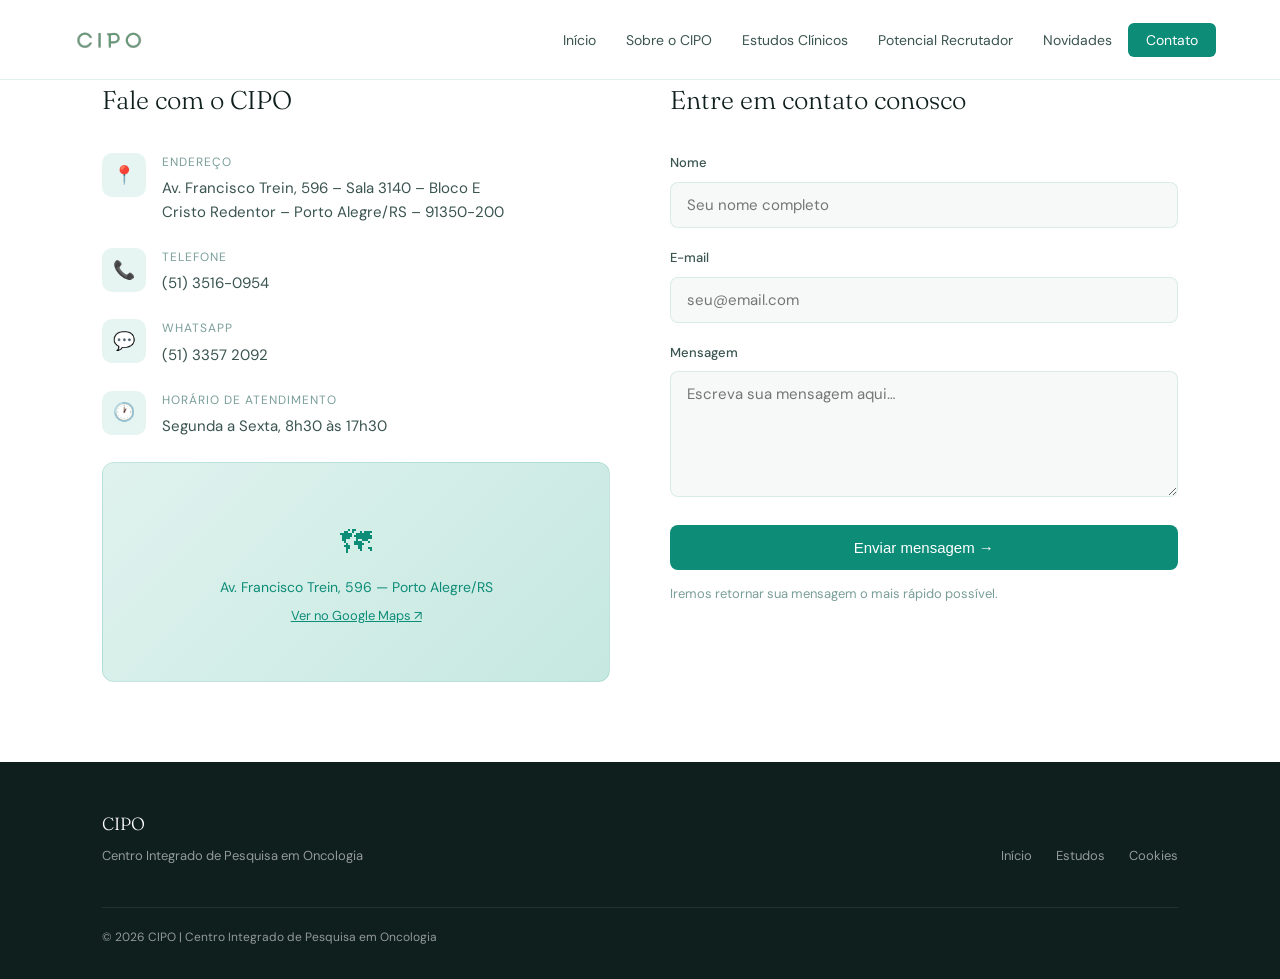
==== pages/contato.html @ c7153ddb "feat: refatoração modular do CSS, atualização da equipe e correções de UI" ====
<!DOCTYPE html>
<html lang="pt-BR">
<head>
  <meta charset="UTF-8">
  <meta name="viewport" content="width=device-width, initial-scale=1.0">
  <title>Contato — CIPO</title>
  <link href="https://fonts.googleapis.com/css2?family=Fraunces:ital,opsz,wght@0,9..144,300;0,9..144,400;1,9..144,300&family=DM+Sans:wght@300;400;500&display=swap" rel="stylesheet">
  <!-- Estilos -->
  <link rel="stylesheet" href="../css/variables.css">
  <link rel="stylesheet" href="../css/global.css">
  <link rel="stylesheet" href="../css/contact.css">
</head>
<body>

<nav id="navbar">
  <a href="../index.html" class="logo">
    <img src="../imagens/cipo logo.svg" alt="CIPO Logo" class="logo-img">
  
  </a>
  <ul class="nav-links">
    <li><a href="../index.html">Início</a></li>
    <li><a href="sobre.html">Sobre o CIPO</a></li>
    <li><a href="estudos.html">Estudos Clínicos</a></li>
    <li><a href="recrutador.html">Potencial Recrutador</a></li>
    <li><a href="novidades.html">Novidades</a></li>
    <li><a href="contato.html" class="nav-cta active">Contato</a></li>
  </ul>
</nav>

<section>
  <div class="contact-grid">

    <!-- ══ INFORMAÇÕES DE CONTATO ══ -->
    <div class="fade-in">
      <div class="contact-info-title">Fale com o CIPO</div>

      <div class="contact-detail">
        <div class="contact-detail-icon">📍</div>
        <div>
          <div class="contact-detail-label">Endereço</div>
          <div class="contact-detail-value">
            Av. Francisco Trein, 596 – Sala 3140 – Bloco E<br>
            Cristo Redentor – Porto Alegre/RS – 91350-200
          </div>
        </div>
      </div>

      <div class="contact-detail">
        <div class="contact-detail-icon">📞</div>
        <div>
          <div class="contact-detail-label">Telefone</div>
          <div class="contact-detail-value">(51) 3516-0954</div>
        </div>
      </div>

      <div class="contact-detail">
        <div class="contact-detail-icon">💬</div>
        <div>
          <div class="contact-detail-label">WhatsApp</div>
          <div class="contact-detail-value">(51) 3357 2092</div>
        </div>
      </div>

      <div class="contact-detail">
        <div class="contact-detail-icon">🕐</div>
        <div>
          <div class="contact-detail-label">Horário de Atendimento</div>
          <div class="contact-detail-value">Segunda a Sexta, 8h30 às 17h30</div>
        </div>
      </div>

      <!-- Para usar o Google Maps real, substitua a div abaixo por um <iframe> -->
      <div class="map-placeholder">
        <div class="map-icon">🗺</div>
        <span>Av. Francisco Trein, 596 — Porto Alegre/RS</span>
        <a
          href="https://maps.google.com/?q=Av+Francisco+Trein+596+Porto+Alegre"
          target="_blank"
          style="color: var(--teal); font-size: 13px;"
        >
          Ver no Google Maps ↗
        </a>
      </div>

      <!-- Exemplo de iframe do Google Maps (descomente e substitua o src):
      <iframe
        src="https://www.google.com/maps/embed?pb=SEU_EMBED_AQUI"
        width="100%" height="220" style="border:0; border-radius:12px; margin-top:24px;"
        allowfullscreen="" loading="lazy">
      </iframe>
      -->
    </div>

    <!-- ══ FORMULÁRIO ══ -->
    <div class="fade-in contact-form">
      <div class="contact-form-title">Entre em contato conosco</div>

      <!-- Para enviar de verdade, use Formspree, EmailJS ou um backend próprio -->
      <!-- Exemplo com Formspree: <form action="https://formspree.io/f/SEU_ID" method="POST"> -->

      <div class="form-group">
        <label for="nome">Nome</label>
        <input type="text" id="nome" placeholder="Seu nome completo">
      </div>

      <div class="form-group">
        <label for="email">E-mail</label>
        <input type="email" id="email" placeholder="seu@email.com">
      </div>

      <div class="form-group">
        <label for="mensagem">Mensagem</label>
        <textarea id="mensagem" rows="5" placeholder="Escreva sua mensagem aqui…"></textarea>
      </div>

      <button class="btn-primary" style="width: 100%; justify-content: center;" onclick="handleSubmit()">
        Enviar mensagem →
      </button>

      <p style="font-size: 13px; color: var(--ink-soft); margin-top: 14px;">
        Iremos retornar sua mensagem o mais rápido possível.
      </p>

      <div
        id="form-success"
        style="display: none; margin-top: 16px; background: var(--teal-pale);
               border: 1px solid var(--teal); border-radius: 8px; padding: 14px 18px;
               color: var(--teal-dark); font-size: 14px;"
      >
        ✓ Mensagem enviada com sucesso! Retornaremos em breve.
      </div>
    </div>

  </div>
</section>

<footer>
  <div>
    <div class="footer-logo">CIPO</div>
    <p class="footer-tagline">Centro Integrado de Pesquisa em Oncologia</p>
  </div>
  <div class="footer-links">
    <a href="../index.html">Início</a>
    <a href="estudos.html">Estudos</a>
    <a href="#">Cookies</a>
  </div>
  <div class="footer-copy">© 2026 CIPO | Centro Integrado de Pesquisa em Oncologia</div>
</footer>

<script src="../js/main.js"></script>
</body>
</html>
---- css/variables.css ----
:root {
  /* --- PALETA DE CORES --- */
  --teal:       #0D8C78;   /* cor principal (verde-azulado) */
  --teal-light: #1AAD94;   /* versão mais clara */
  --teal-pale:  #E6F5F2;   /* fundo suave */
  --teal-dark:  #075C4F;   /* versão escura (hover) */

  --ink:        #0F1F1D;   /* texto principal */
  --ink-mid:    #3A5450;   /* texto secundário */
  --ink-soft:   #7A9E99;   /* texto terciário / placeholder */

  --cream:      #F7F9F8;   /* fundo de seções alternadas */
  --white:      #FFFFFF;

  --border:     rgba(13,140,120,0.12);  /* borda padrão */
  --radius:     12px;                   /* arredondamento padrão */
}
---- css/global.css ----
/* ============================================================
   CIPO — Estilos Globais
   ============================================================ */

*, *::before, *::after { box-sizing: border-box; margin: 0; padding: 0; }

html { scroll-behavior: smooth; }

body {
  font-family: 'DM Sans', sans-serif;
  background: var(--white);
  color: var(--ink);
  font-size: 16px;
  line-height: 1.6;
  overflow-x: hidden;
}

/* ── NAVBAR ── */
nav {
  position: fixed; top: 0; left: 0; right: 0; z-index: 100;
  display: flex; align-items: center; justify-content: space-between;
  padding: 0 5vw;
  height: 80px;
  background: rgba(255,255,255,0.92);
  backdrop-filter: blur(12px);
  border-bottom: 1px solid var(--border);
  transition: box-shadow 0.3s, height 0.3s;
}
nav.scrolled { box-shadow: 0 2px 24px rgba(13,140,120,0.08); height: 72px; }

.logo {
  display: flex; align-items: center; gap: 14px;
  text-decoration: none;
}
.logo-img {
  height: clamp(90px, 6vh, 60px);
  width: auto;
  transition: height 0.3s;
  display: block;
}
.logo-text {
  font-size: clamp(12px, 1.2vw, 14px);
  font-weight: 500;
  color: var(--ink-mid);
  letter-spacing: 0.04em;
  text-transform: uppercase;
  line-height: 1.2;
}

.nav-links {
  display: flex; align-items: center; gap: 2px;
  list-style: none;
  white-space: nowrap;
}
.nav-links a {
  text-decoration: none;
  font-size: 14px; font-weight: 400;
  color: var(--ink-mid);
  padding: 6px 14px;
  border-radius: 6px;
  transition: background 0.2s, color 0.2s;
}
.nav-links a:hover,
.nav-links a.active {
  background: var(--teal-pale);
  color: var(--teal-dark);
}
/* botão de contato no menu */
.nav-cta {
  background: var(--teal) !important;
  color: var(--white) !important;
  padding: 8px 18px !important;
}
.nav-cta:hover { background: var(--teal-dark) !important; }

/* ── PÁGINAS ── */
.page { display: none; min-height: 100vh; padding-top: 68px; }
.page.active { display: block; }

/* ── BOTÕES ── */
.btn-primary {
  background: var(--teal); color: var(--white);
  border: none; border-radius: 8px;
  padding: 14px 28px; font-size: 15px; font-weight: 500;
  cursor: pointer; text-decoration: none;
  transition: background 0.2s, transform 0.15s;
  display: inline-flex; align-items: center; gap: 8px;
}
.btn-primary:hover { background: var(--teal-dark); transform: translateY(-1px); }

.btn-secondary {
  background: transparent; color: var(--teal);
  border: 1.5px solid var(--teal); border-radius: 8px;
  padding: 14px 28px; font-size: 15px; font-weight: 500;
  cursor: pointer; text-decoration: none;
  transition: background 0.2s, transform 0.15s;
  display: inline-flex; align-items: center; gap: 8px;
}
.btn-secondary:hover { background: var(--teal-pale); transform: translateY(-1px); }

/* ── SEÇÕES COMPARTILHADAS ── */
section { padding: 80px 8vw; }

.section-tag {
  font-size: 12px; font-weight: 500; letter-spacing: 0.12em;
  text-transform: uppercase; color: var(--teal);
  margin-bottom: 16px; display: block;
}
.section-title {
  font-family: 'Fraunces', serif;
  font-size: clamp(1.8rem, 3vw, 2.6rem);
  font-weight: 300; color: var(--ink);
  line-height: 1.2; margin-bottom: 16px;
  text-wrap: balance;
  overflow-wrap: break-word;
  hyphens: none;
}
.section-body {
  font-size: 17px; color: var(--ink-mid); line-height: 1.75;
  max-width: 640px; margin-bottom: 40px;
}
.divider {
  height: 1px; background: var(--border);
  margin: 0 8vw;
}

/* ── DEPOIMENTO ── */
.testimony {
  background: var(--teal); border-radius: 20px;
  padding: 48px 56px; margin-top: 48px;
  position: relative; overflow: hidden;
}
.testimony::before {
  content: '"';
  font-family: 'Fraunces', serif;
  font-size: 14rem; color: rgba(255,255,255,0.08);
  position: absolute; top: -40px; left: 32px;
  line-height: 1; pointer-events: none;
}
.testimony-text {
  font-family: 'Fraunces', serif;
  font-size: 1.4rem; font-weight: 300; font-style: italic;
  color: var(--white); line-height: 1.6;
  max-width: 600px; position: relative; z-index: 1;
}
.testimony-author {
  margin-top: 24px; font-size: 14px;
  color: rgba(255,255,255,0.7); position: relative; z-index: 1;
}

/* ── FOOTER ── */
footer {
  background: var(--ink); color: rgba(255,255,255,0.55);
  padding: 48px 8vw 32px;
  display: grid; grid-template-columns: 1fr auto;
  gap: 40px; align-items: end;
}
.footer-logo { font-family: 'Fraunces', serif; font-size: 1.1rem; font-weight: 300; color: var(--white); margin-bottom: 8px; }
.footer-tagline { font-size: 13px; }
.footer-links { display: flex; gap: 24px; flex-wrap: wrap; }
.footer-links a { color: rgba(255,255,255,0.55); text-decoration: none; font-size: 13px; transition: color 0.2s; }
.footer-links a:hover { color: var(--white); }
.footer-copy { grid-column: 1 / -1; border-top: 1px solid rgba(255,255,255,0.08); padding-top: 20px; font-size: 12px; }

/* ── ANIMAÇÕES ── */
.fade-in {
  opacity: 0; transform: translateY(16px);
  transition: opacity 0.5s ease, transform 0.5s ease;
}
.fade-in.visible { opacity: 1; transform: none; }

@keyframes fadeUp {
  from { opacity: 0; transform: translateY(20px); }
  to   { opacity: 1; transform: translateY(0); }
}

/* ── MEDIA QUERIES GLOBAIS ── */
@media (max-width: 900px) {
  .nav-links { gap: 0; }
  .nav-links a { padding: 6px 10px; font-size: 13px; }
}

@media (max-width: 600px) {
  nav { padding: 0 4vw; }
  .logo-img { height: 36px; }
  .nav-links { display: none; }
  
  section { padding: 60px 6vw; }
}
---- css/contact.css ----
/* ── CONTATO ── */
.contact-grid { display: grid; grid-template-columns: 1fr 1fr; gap: 60px; align-items: start; }
.contact-info-title { font-family: 'Fraunces', serif; font-size: 1.6rem; font-weight: 300; color: var(--ink); margin-bottom: 32px; }
.contact-detail { display: flex; align-items: flex-start; gap: 16px; margin-bottom: 24px; }
.contact-detail-icon {
  width: 44px; height: 44px;
  background: var(--teal-pale); border-radius: 10px;
  display: flex; align-items: center; justify-content: center;
  font-size: 18px; flex-shrink: 0;
}
.contact-detail-label { font-size: 12px; color: var(--ink-soft); text-transform: uppercase; letter-spacing: 0.08em; margin-bottom: 4px; }
.contact-detail-value { font-size: 15px; color: var(--ink-mid); }

.map-placeholder {
  margin-top: 24px; height: 220px;
  background: linear-gradient(135deg, #e0f2ee, #c5e8e0);
  border-radius: 12px; border: 1px solid var(--border);
  display: flex; align-items: center; justify-content: center;
  flex-direction: column; gap: 8px; color: var(--teal); font-size: 14px;
}
.map-placeholder .map-icon { font-size: 32px; }

.contact-form-title { font-family: 'Fraunces', serif; font-size: 1.6rem; font-weight: 300; color: var(--ink); margin-bottom: 32px; }
.form-group { margin-bottom: 20px; }
.form-group label { display: block; font-size: 13px; font-weight: 500; color: var(--ink-mid); margin-bottom: 8px; }
.form-group input,
.form-group textarea {
  width: 100%; padding: 12px 16px;
  border: 1.5px solid var(--border); border-radius: 8px;
  font-family: 'DM Sans', sans-serif; font-size: 15px;
  color: var(--ink); background: var(--cream);
  outline: none; transition: border-color 0.2s; resize: vertical;
}
.form-group input:focus,
.form-group textarea:focus { border-color: var(--teal); background: var(--white); }

@media (max-width: 900px) {
  .contact-grid { grid-template-columns: 1fr; gap: 40px; }
}
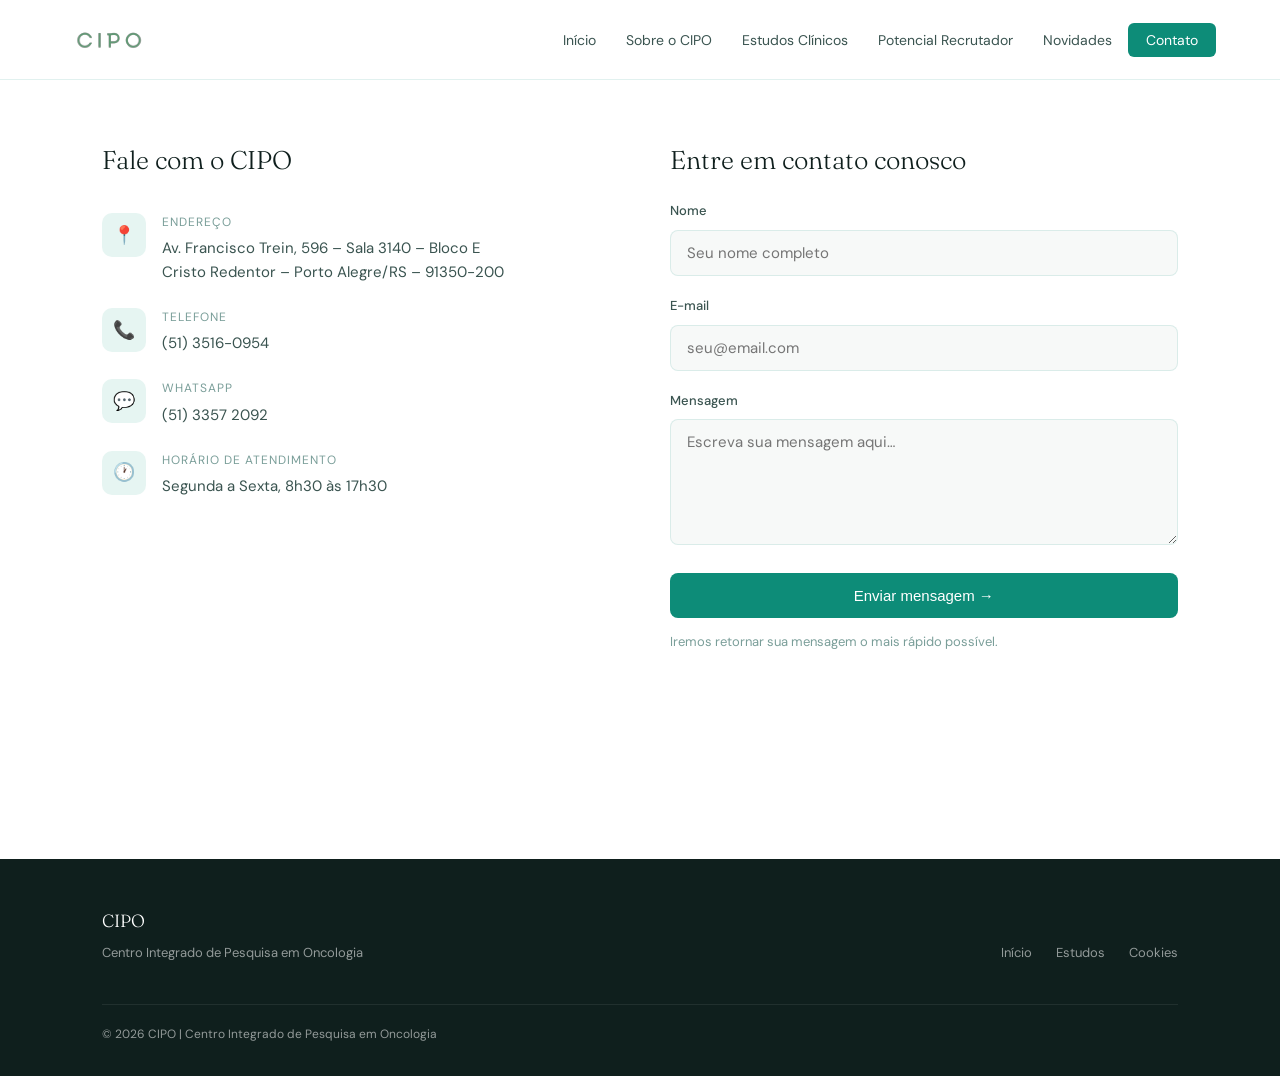
==== commit 8e3294a9: "feat: adiciona links de WhatsApp, mapa interativo e atualiza estudos clínicos" ====
--- a/pages/contato.html
+++ b/pages/contato.html
@@ -15,7 +15,6 @@
 <nav id="navbar">
   <a href="../index.html" class="logo">
     <img src="../imagens/cipo logo.svg" alt="CIPO Logo" class="logo-img">
-  
   </a>
   <ul class="nav-links">
     <li><a href="../index.html">Início</a></li>
@@ -27,10 +26,10 @@
   </ul>
 </nav>
 
-<section>
+<section class="contact-section">
   <div class="contact-grid">
 
-    <!-- ══ INFORMAÇÕES DE CONTATO ══ -->
+    <!-- ══ INFORMAÇÕES DE CONTATO (Coluna Esquerda) ══ -->
     <div class="fade-in">
       <div class="contact-info-title">Fale com o CIPO</div>
 
@@ -53,13 +52,13 @@
         </div>
       </div>
 
-      <div class="contact-detail">
+      <a href="https://wa.me/555133572092" target="_blank" class="contact-detail" style="text-decoration: none; color: inherit;">
         <div class="contact-detail-icon">💬</div>
         <div>
           <div class="contact-detail-label">WhatsApp</div>
           <div class="contact-detail-value">(51) 3357 2092</div>
         </div>
-      </div>
+      </a>
 
       <div class="contact-detail">
         <div class="contact-detail-icon">🕐</div>
@@ -69,34 +68,23 @@
         </div>
       </div>
 
-      <!-- Para usar o Google Maps real, substitua a div abaixo por um <iframe> -->
-      <div class="map-placeholder">
-        <div class="map-icon">🗺</div>
-        <span>Av. Francisco Trein, 596 — Porto Alegre/RS</span>
-        <a
-          href="https://maps.google.com/?q=Av+Francisco+Trein+596+Porto+Alegre"
-          target="_blank"
-          style="color: var(--teal); font-size: 13px;"
-        >
-          Ver no Google Maps ↗
-        </a>
+      <!-- Google Maps -->
+      <div style="margin-top: 24px;">
+        <iframe 
+          src="https://www.google.com/maps/embed?pb=!1m18!1m12!1m3!1d3454.699460428971!2d-51.161559523880904!3d-30.016784929995396!2m3!1f0!2f0!3f0!3m2!1i1024!2i768!4f13.1!3m3!1m2!1s0x9519777556261587%3A0x6e0060bb242c2a54!2sAv.%20Francisco%20Trein%2C%20596%20-%20Cristo%20Redentor%2C%20Porto%20Alegre%20-%20RS%2C%2091350-200!5e0!3m2!1spt-BR!2sbr!4v1774388437724!5m2!1spt-BR!2sbr" 
+          width="100%" 
+          height="250" 
+          style="border:0; border-radius: 12px;" 
+          allowfullscreen="" 
+          loading="lazy" 
+          referrerpolicy="no-referrer-when-downgrade">
+        </iframe>
       </div>
-
-      <!-- Exemplo de iframe do Google Maps (descomente e substitua o src):
-      <iframe
-        src="https://www.google.com/maps/embed?pb=SEU_EMBED_AQUI"
-        width="100%" height="220" style="border:0; border-radius:12px; margin-top:24px;"
-        allowfullscreen="" loading="lazy">
-      </iframe>
-      -->
     </div>
 
-    <!-- ══ FORMULÁRIO ══ -->
+    <!-- ══ FORMULÁRIO (Coluna Direita) ══ -->
     <div class="fade-in contact-form">
       <div class="contact-form-title">Entre em contato conosco</div>
-
-      <!-- Para enviar de verdade, use Formspree, EmailJS ou um backend próprio -->
-      <!-- Exemplo com Formspree: <form action="https://formspree.io/f/SEU_ID" method="POST"> -->
 
       <div class="form-group">
         <label for="nome">Nome</label>
--- a/css/contact.css
+++ b/css/contact.css
@@ -1,4 +1,6 @@
 /* ── CONTATO ── */
+.contact-section { padding-top: 140px; } /* Espaço para não grudar na navbar */
+
 .contact-grid { display: grid; grid-template-columns: 1fr 1fr; gap: 60px; align-items: start; }
 .contact-info-title { font-family: 'Fraunces', serif; font-size: 1.6rem; font-weight: 300; color: var(--ink); margin-bottom: 32px; }
 .contact-detail { display: flex; align-items: flex-start; gap: 16px; margin-bottom: 24px; }
@@ -20,7 +22,7 @@
 }
 .map-placeholder .map-icon { font-size: 32px; }
 
-.contact-form-title { font-family: 'Fraunces', serif; font-size: 1.6rem; font-weight: 300; color: var(--ink); margin-bottom: 32px; }
+.contact-form-title { font-family: 'Fraunces', serif; font-size: 1.6rem; font-weight: 300; color: var(--ink); margin-bottom: 20px; }
 .form-group { margin-bottom: 20px; }
 .form-group label { display: block; font-size: 13px; font-weight: 500; color: var(--ink-mid); margin-bottom: 8px; }
 .form-group input,
@@ -35,5 +37,6 @@
 .form-group textarea:focus { border-color: var(--teal); background: var(--white); }
 
 @media (max-width: 900px) {
+  .contact-section { padding-top: 100px; }
   .contact-grid { grid-template-columns: 1fr; gap: 40px; }
 }
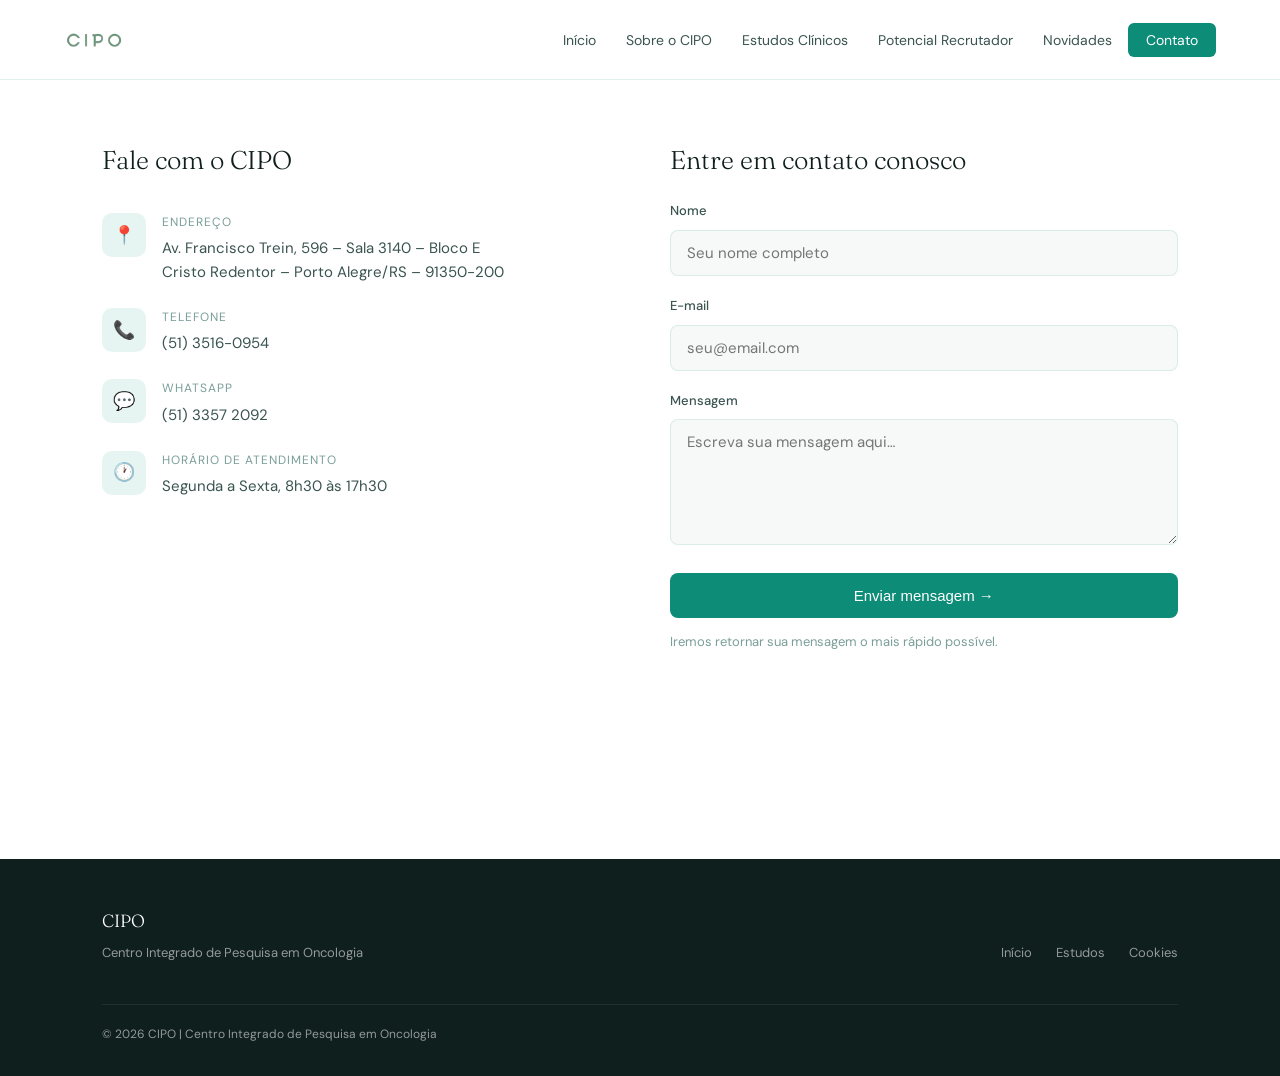
==== commit 6c046ce9: "Atualizar logo para SVG e melhorar responsividade no mobile" ====
--- a/pages/contato.html
+++ b/pages/contato.html
@@ -14,8 +14,13 @@
 
 <nav id="navbar">
   <a href="../index.html" class="logo">
-    <img src="../imagens/cipo logo.svg" alt="CIPO Logo" class="logo-img">
+    <img src="../imagens/logodocipo.svg" alt="CIPO Logo" class="logo-img">
   </a>
+  <button class="mobile-toggle" aria-label="Abrir menu">
+    <span></span>
+    <span></span>
+    <span></span>
+  </button>
   <ul class="nav-links">
     <li><a href="../index.html">Início</a></li>
     <li><a href="sobre.html">Sobre o CIPO</a></li>
@@ -25,6 +30,7 @@
     <li><a href="contato.html" class="nav-cta active">Contato</a></li>
   </ul>
 </nav>
+<div class="nav-overlay"></div>
 
 <section class="contact-section">
   <div class="contact-grid">
@@ -86,24 +92,29 @@
     <div class="fade-in contact-form">
       <div class="contact-form-title">Entre em contato conosco</div>
 
-      <div class="form-group">
-        <label for="nome">Nome</label>
-        <input type="text" id="nome" placeholder="Seu nome completo">
-      </div>
+      <form id="contact-form" action="https://formsubmit.co/contato@cipors.com" method="POST">
+        <input type="hidden" name="_subject" value="Novo contato pelo site CIPO" />
+        <input type="hidden" name="_captcha" value="false" />
 
-      <div class="form-group">
-        <label for="email">E-mail</label>
-        <input type="email" id="email" placeholder="seu@email.com">
-      </div>
+        <div class="form-group">
+          <label for="nome">Nome</label>
+          <input type="text" id="nome" name="name" placeholder="Seu nome completo">
+        </div>
 
-      <div class="form-group">
-        <label for="mensagem">Mensagem</label>
-        <textarea id="mensagem" rows="5" placeholder="Escreva sua mensagem aqui…"></textarea>
-      </div>
+        <div class="form-group">
+          <label for="email">E-mail</label>
+          <input type="email" id="email" name="email" placeholder="seu@email.com">
+        </div>
 
-      <button class="btn-primary" style="width: 100%; justify-content: center;" onclick="handleSubmit()">
-        Enviar mensagem →
-      </button>
+        <div class="form-group">
+          <label for="mensagem">Mensagem</label>
+          <textarea id="mensagem" name="message" rows="5" placeholder="Escreva sua mensagem aqui…"></textarea>
+        </div>
+
+        <button type="submit" class="btn-primary" style="width: 100%; justify-content: center;">
+          Enviar mensagem →
+        </button>
+      </form>
 
       <p style="font-size: 13px; color: var(--ink-soft); margin-top: 14px;">
         Iremos retornar sua mensagem o mais rápido possível.
--- a/css/global.css
+++ b/css/global.css
@@ -17,7 +17,7 @@
 
 /* ── NAVBAR ── */
 nav {
-  position: fixed; top: 0; left: 0; right: 0; z-index: 100;
+  position: fixed; top: 0; left: 0; right: 0; z-index: 1001;
   display: flex; align-items: center; justify-content: space-between;
   padding: 0 5vw;
   height: 80px;
@@ -28,13 +28,15 @@
 }
 nav.scrolled { box-shadow: 0 2px 24px rgba(13,140,120,0.08); height: 72px; }
 
-.logo {
+..logo {
   display: flex; align-items: center; gap: 14px;
   text-decoration: none;
+  max-width: 240px;
 }
 .logo-img {
-  height: clamp(90px, 6vh, 60px);
+  height: clamp(48px, 6vw, 60px);
   width: auto;
+  max-width: 100%;
   transition: height 0.3s;
   display: block;
 }
@@ -72,6 +74,41 @@
   padding: 8px 18px !important;
 }
 .nav-cta:hover { background: var(--teal-dark) !important; }
+
+/* Botão Mobile */
+.mobile-toggle {
+  display: none;
+  flex-direction: column;
+  gap: 6px;
+  background: none;
+  border: none;
+  cursor: pointer;
+  padding: 10px;
+  z-index: 1001;
+}
+.mobile-toggle span {
+  width: 26px;
+  height: 2px;
+  background-color: var(--teal);
+  transition: all 0.3s cubic-bezier(0.4, 0, 0.2, 1);
+  border-radius: 2px;
+}
+
+/* Animação do X */
+.mobile-toggle.active span:nth-child(1) { transform: translateY(8px) rotate(45deg); }
+.mobile-toggle.active span:nth-child(2) { opacity: 0; transform: translateX(10px); }
+.mobile-toggle.active span:nth-child(3) { transform: translateY(-8px) rotate(-45deg); }
+
+/* Overlay de fundo (opcional) */
+.nav-overlay {
+  position: fixed;
+  top: 0; left: 0; width: 100%; height: 100%;
+  background: rgba(0,0,0,0.4);
+  opacity: 0; visibility: hidden;
+  transition: all 0.3s;
+  z-index: 1000;
+}
+.nav-overlay.active { opacity: 1; visibility: visible; }
 
 /* ── PÁGINAS ── */
 .page { display: none; min-height: 100vh; padding-top: 68px; }
@@ -173,17 +210,63 @@
   from { opacity: 0; transform: translateY(20px); }
   to   { opacity: 1; transform: translateY(0); }
 }
-
 /* ── MEDIA QUERIES GLOBAIS ── */
 @media (max-width: 900px) {
   .nav-links { gap: 0; }
   .nav-links a { padding: 6px 10px; font-size: 13px; }
+  nav { padding: 0 4vw; }
+  .logo-img { height: 40px; }
+  .mobile-toggle { display: flex; }
+
+  .nav-links {
+    display: flex;
+    position: fixed;
+    top: 0; right: -100%;
+    width: min(84vw, 320px);
+    max-width: 100vw;
+    height: 100vh;
+    background: white;
+    flex-direction: column;
+    padding: 100px 24px 32px;
+    gap: 12px;
+    box-shadow: -10px 0 30px rgba(0,0,0,0.1);
+    transition: right 0.4s cubic-bezier(0.4, 0, 0.2, 1);
+    z-index: 1000;
+    white-space: normal;
+    overflow-y: auto;
+  }
+  .nav-links.active { right: 0; }
+
+  .nav-links a {
+    font-size: 18px;
+    padding: 12px 0;
+    width: 100%;
+    border-bottom: 1px solid var(--border);
+    border-radius: 0;
+  }
+  .nav-links a:hover,
+  .nav-links a.active {
+    background: transparent;
+    color: var(--teal);
+  }
+
+  .nav-links a.nav-cta {
+    margin-top: 20px;
+    text-align: center;
+    border-bottom: none;
+    border-radius: 8px;
+    background: var(--teal) !important;
+    color: white !important;
+  }
+  .nav-overlay { background: rgba(0,0,0,0.3); }
+
+  section { padding: 60px 6vw; }
 }
 
 @media (max-width: 600px) {
   nav { padding: 0 4vw; }
-  .logo-img { height: 36px; }
-  .nav-links { display: none; }
-  
-  section { padding: 60px 6vw; }
-}
+  .logo-img { height: 32px; }
+  .nav-overlay { background: transparent; }
+
+  .nav-links a { font-size: 18px; }
+}
--- a/css/contact.css
+++ b/css/contact.css
@@ -37,6 +37,9 @@
 .form-group textarea:focus { border-color: var(--teal); background: var(--white); }
 
 @media (max-width: 900px) {
-  .contact-section { padding-top: 100px; }
+  .contact-section {
+    padding-top: 100px;
+    padding-bottom: 80px;
+  }
   .contact-grid { grid-template-columns: 1fr; gap: 40px; }
 }
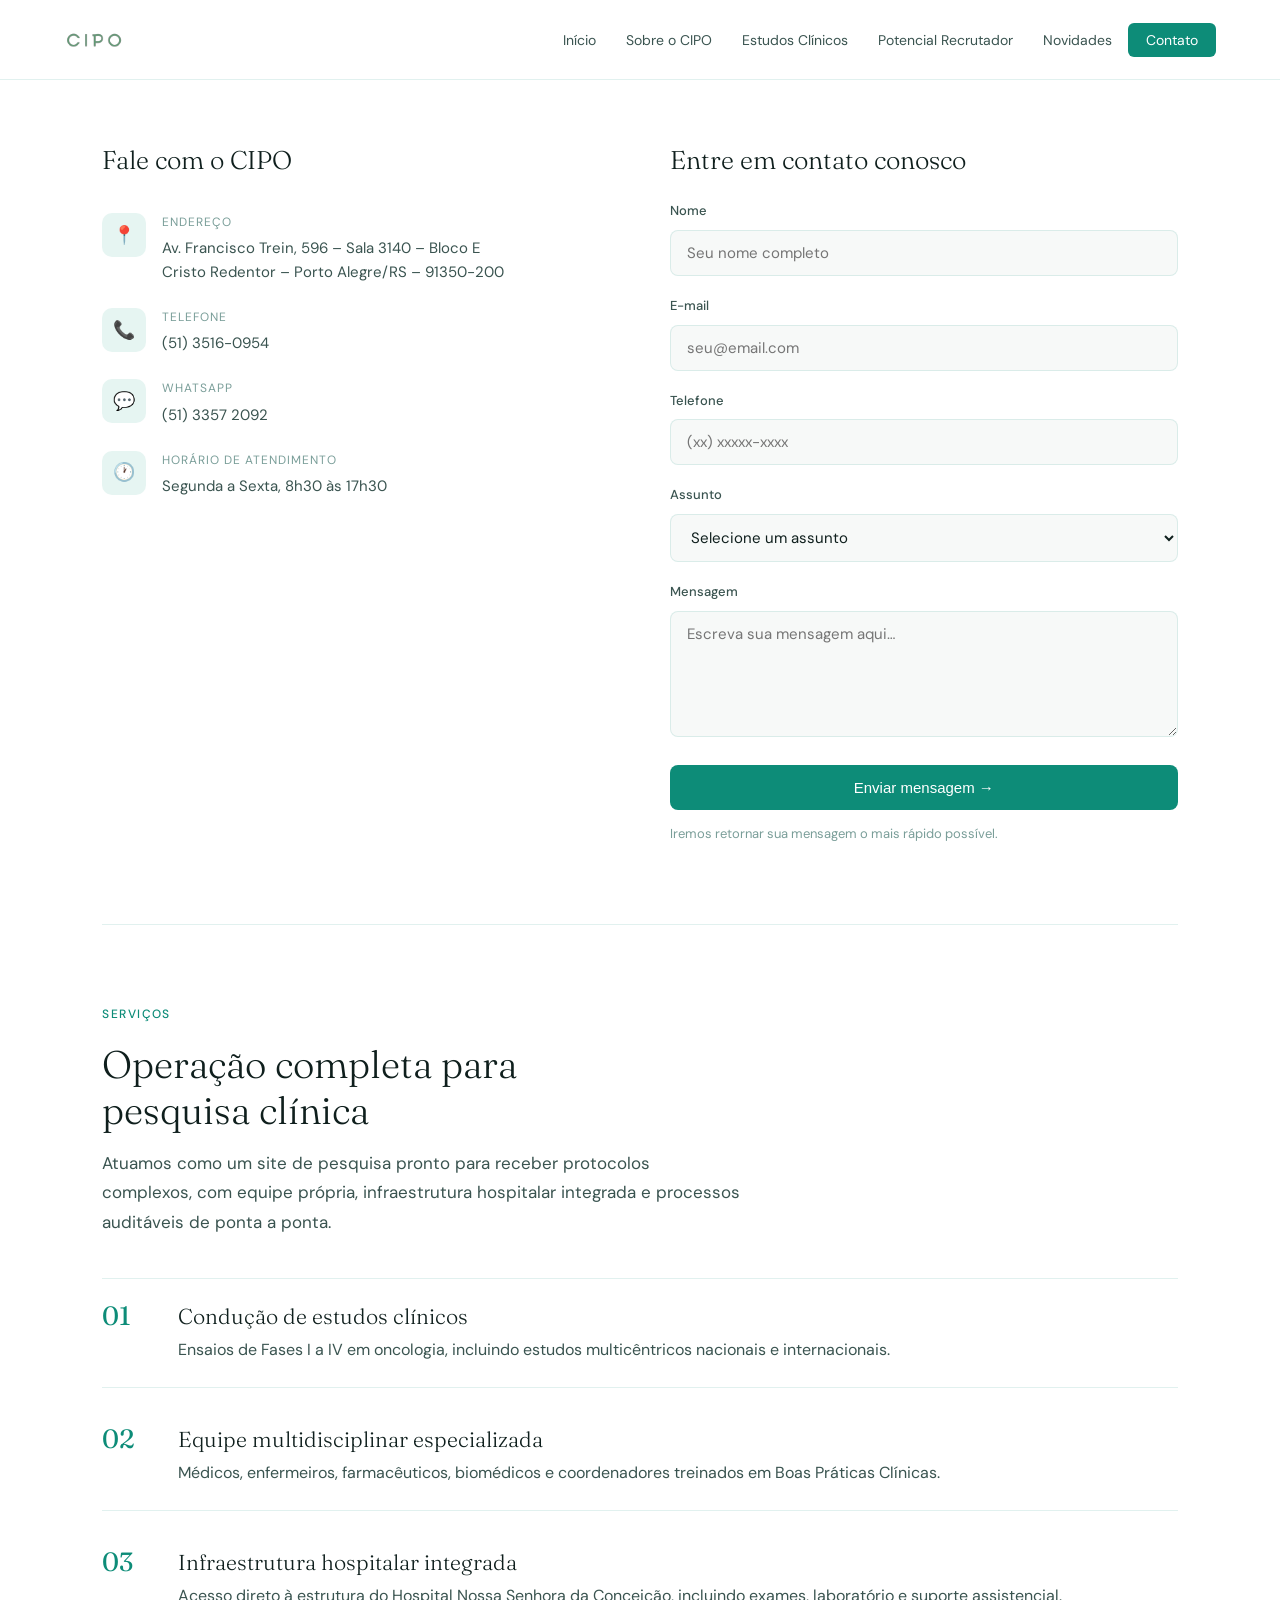
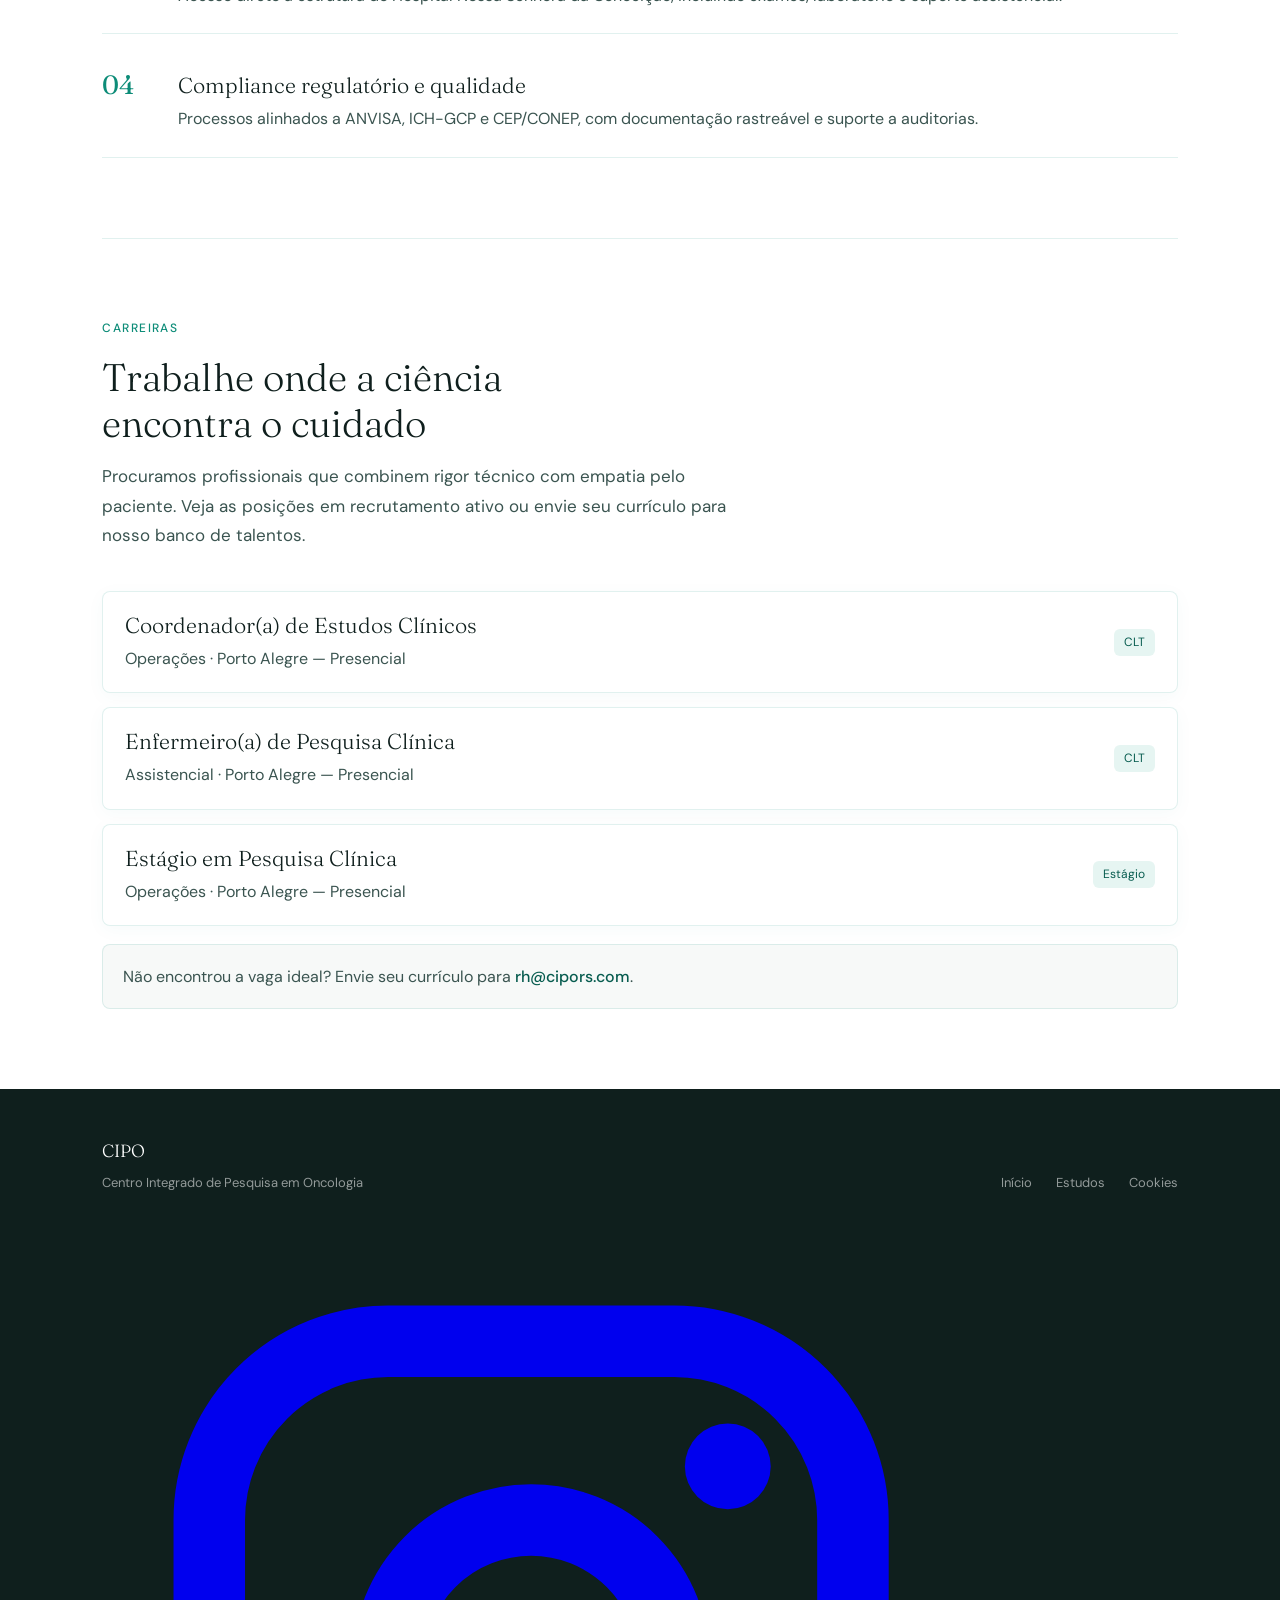
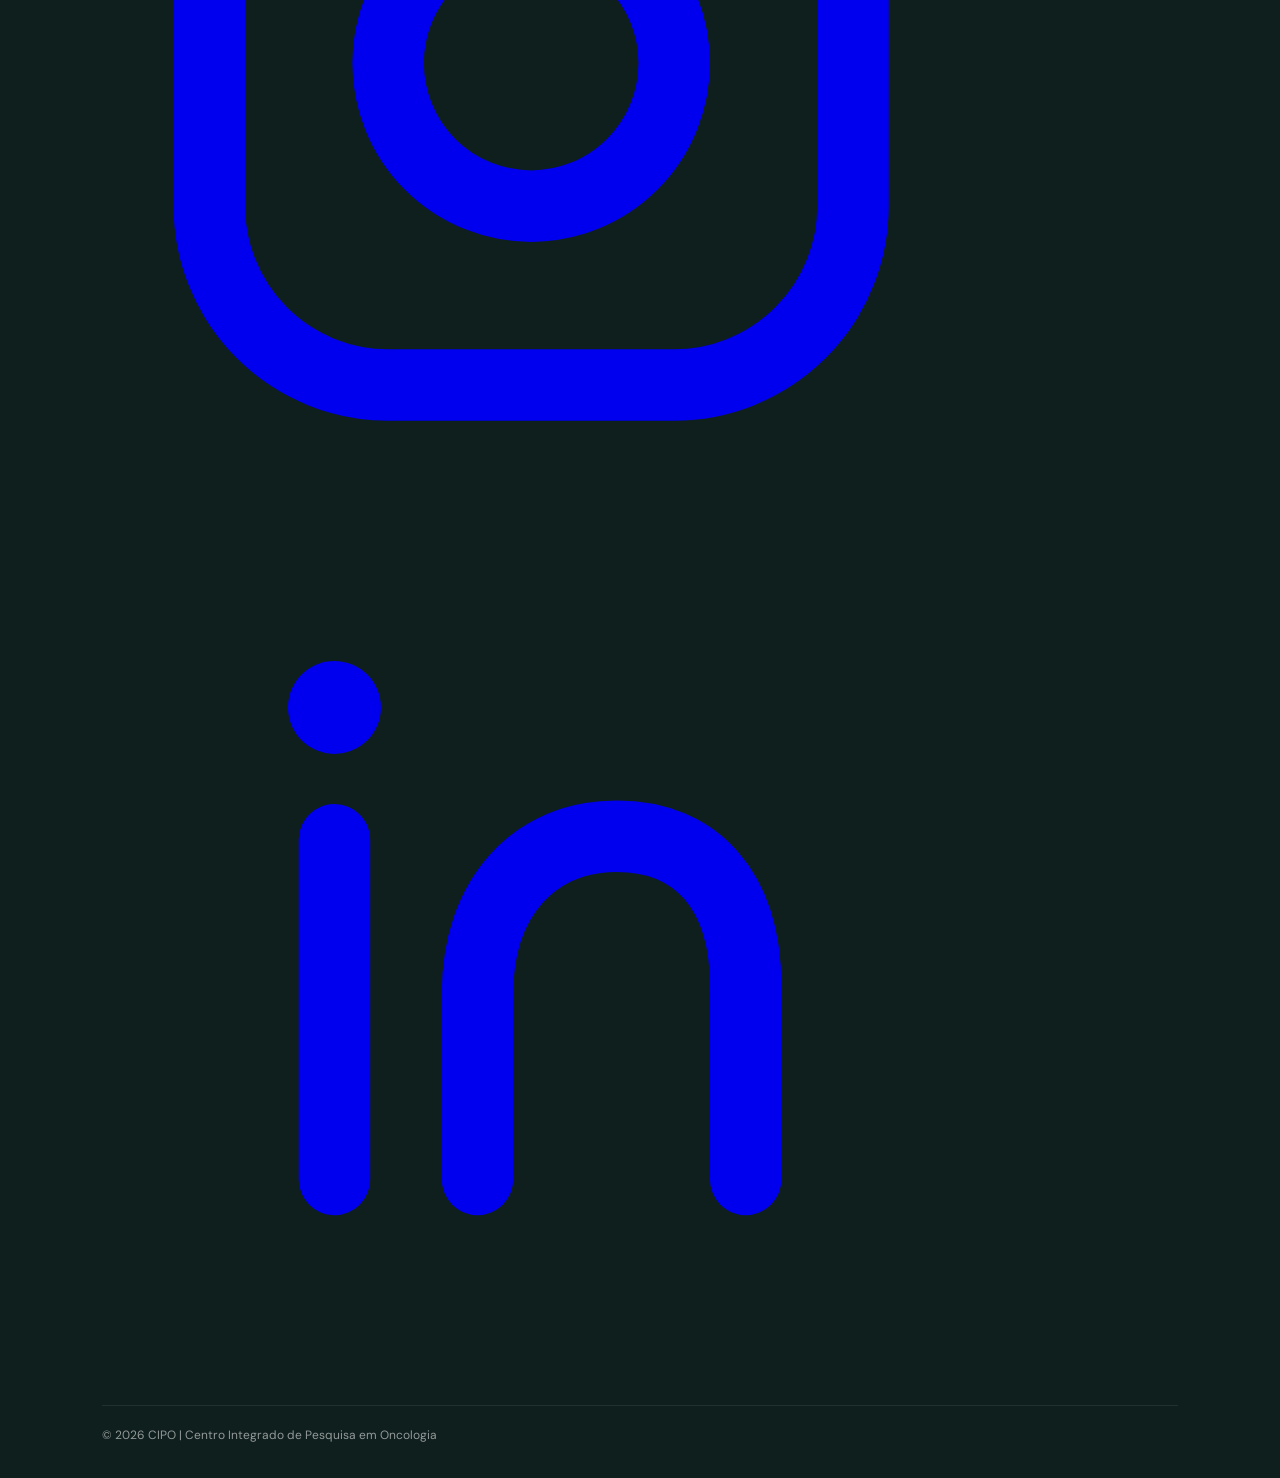
==== commit 8b0e9077: "add telefone e assunto no formulário de contato" ====
--- a/pages/contato.html
+++ b/pages/contato.html
@@ -94,24 +94,52 @@
 
       <form id="contact-form" action="https://formsubmit.co/contato@cipors.com" method="POST">
         <input type="hidden" name="_subject" value="Novo contato pelo site CIPO" />
+        <input type="hidden" name="_template" value="Mensagem recebida" />
+
         <input type="hidden" name="_captcha" value="false" />
 
         <div class="form-group">
           <label for="nome">Nome</label>
-          <input type="text" id="nome" name="name" placeholder="Seu nome completo">
+          <input type="text" id="nome" name="name" placeholder="Seu nome completo" required>
         </div>
 
         <div class="form-group">
           <label for="email">E-mail</label>
-          <input type="email" id="email" name="email" placeholder="seu@email.com">
+          <input type="email" id="email" name="email" placeholder="seu@email.com" required>
+        </div>
+
+
+        <div class="form-group">
+          <label for="telefone">Telefone</label>
+          <input
+            type="tel"
+            id="telefone"
+            name="phone"
+            inputmode="tel"
+            placeholder="(xx) xxxxx-xxxx"
+            autocomplete="tel"
+          >
+        </div>
+
+        <div class="form-group">
+          <label for="assunto">Assunto</label>
+          <select id="assunto" name="subject" required>
+            <option value="" selected disabled>Selecione um assunto</option>
+            <option value="Proposta de estudo (Sponsor / CRO)">Proposta de estudo (Sponsor / CRO)</option>
+            <option value="Participação em estudo (paciente)">Participação em estudo (paciente)</option>
+            <option value="Carreiras / vagas">Carreiras / vagas</option>
+            <option value="Imprensa">Imprensa</option>
+            <option value="Outros">Outros</option>
+          </select>
         </div>
 
         <div class="form-group">
           <label for="mensagem">Mensagem</label>
-          <textarea id="mensagem" name="message" rows="5" placeholder="Escreva sua mensagem aqui…"></textarea>
+          <textarea id="mensagem" name="message" rows="5" placeholder="Escreva sua mensagem aqui…" required></textarea>
         </div>
 
         <button type="submit" class="btn-primary" style="width: 100%; justify-content: center;">
+
           Enviar mensagem →
         </button>
       </form>
@@ -133,6 +161,92 @@
   </div>
 </section>
 
+<div class="divider"></div>
+
+<!-- ══ SERVIÇOS ══ -->
+<section class="services-section fade-in">
+  <span class="section-tag">Serviços</span>
+  <h2 class="section-title">Operação completa para<br>pesquisa clínica</h2>
+  <p class="section-body">
+    Atuamos como um site de pesquisa pronto para receber protocolos complexos,
+    com equipe própria, infraestrutura hospitalar integrada e processos
+    auditáveis de ponta a ponta.
+  </p>
+
+  <div class="services-list">
+    <div class="service-item">
+      <span>01</span>
+      <div>
+        <h3>Condução de estudos clínicos</h3>
+        <p>Ensaios de Fases I a IV em oncologia, incluindo estudos multicêntricos nacionais e internacionais.</p>
+      </div>
+    </div>
+    <div class="service-item">
+      <span>02</span>
+      <div>
+        <h3>Equipe multidisciplinar especializada</h3>
+        <p>Médicos, enfermeiros, farmacêuticos, biomédicos e coordenadores treinados em Boas Práticas Clínicas.</p>
+      </div>
+    </div>
+    <div class="service-item">
+      <span>03</span>
+      <div>
+        <h3>Infraestrutura hospitalar integrada</h3>
+        <p>Acesso direto à estrutura do Hospital Nossa Senhora da Conceição, incluindo exames, laboratório e suporte assistencial.</p>
+      </div>
+    </div>
+    <div class="service-item">
+      <span>04</span>
+      <div>
+        <h3>Compliance regulatório e qualidade</h3>
+        <p>Processos alinhados a ANVISA, ICH-GCP e CEP/CONEP, com documentação rastreável e suporte a auditorias.</p>
+      </div>
+    </div>
+  </div>
+</section>
+
+<div class="divider"></div>
+
+<!-- ══ CARREIRAS ══ -->
+<section class="careers-section fade-in">
+  <span class="section-tag">Carreiras</span>
+  <h2 class="section-title">Trabalhe onde a ciência<br>encontra o cuidado</h2>
+  <p class="section-body">
+    Procuramos profissionais que combinem rigor técnico com empatia pelo
+    paciente. Veja as posições em recrutamento ativo ou envie seu currículo para
+    nosso banco de talentos.
+  </p>
+
+  <div class="jobs-list">
+    <div class="job-card">
+      <div>
+        <h3>Coordenador(a) de Estudos Clínicos</h3>
+        <p>Operações · Porto Alegre — Presencial</p>
+      </div>
+      <span>CLT</span>
+    </div>
+    <div class="job-card">
+      <div>
+        <h3>Enfermeiro(a) de Pesquisa Clínica</h3>
+        <p>Assistencial · Porto Alegre — Presencial</p>
+      </div>
+      <span>CLT</span>
+    </div>
+    <div class="job-card">
+      <div>
+        <h3>Estágio em Pesquisa Clínica</h3>
+        <p>Operações · Porto Alegre — Presencial</p>
+      </div>
+      <span>Estágio</span>
+    </div>
+  </div>
+
+  <div class="talent-box">
+    Não encontrou a vaga ideal? Envie seu currículo para
+    <a href="mailto:rh@cipors.com">rh@cipors.com</a>.
+  </div>
+</section>
+
 <footer>
   <div>
     <div class="footer-logo">CIPO</div>
@@ -143,6 +257,14 @@
     <a href="estudos.html">Estudos</a>
     <a href="#">Cookies</a>
   </div>
+  <div class="footer-social" aria-label="Redes sociais">
+    <a href="https://www.instagram.com/cipors/" target="_blank" rel="noopener" aria-label="Instagram do CIPO">
+      <svg viewBox="0 0 24 24" aria-hidden="true"><rect x="3" y="3" width="18" height="18" rx="5" fill="none" stroke="currentColor" stroke-width="2"/><circle cx="12" cy="12" r="4" fill="none" stroke="currentColor" stroke-width="2"/><circle cx="17.5" cy="6.5" r="1.2" fill="currentColor"/></svg>
+    </a>
+    <a href="https://www.linkedin.com/company/centro-integrado-de-pesquisa-em-oncologia-cipo" target="_blank" rel="noopener" aria-label="LinkedIn do CIPO">
+      <svg viewBox="0 0 24 24" aria-hidden="true"><path d="M6.5 9.5V19" fill="none" stroke="currentColor" stroke-width="2" stroke-linecap="round"/><path d="M10.5 19v-5.2c0-2.7 1.6-4.4 3.9-4.4 2.2 0 3.6 1.5 3.6 4.2V19" fill="none" stroke="currentColor" stroke-width="2" stroke-linecap="round"/><circle cx="6.5" cy="5.8" r="1.3" fill="currentColor"/></svg>
+    </a>
+  </div>
   <div class="footer-copy">© 2026 CIPO | Centro Integrado de Pesquisa em Oncologia</div>
 </footer>
 
--- a/css/global.css
+++ b/css/global.css
@@ -18,15 +18,19 @@
 /* ── NAVBAR ── */
 nav {
   position: fixed; top: 0; left: 0; right: 0; z-index: 1001;
-  display: flex; align-items: center; justify-content: space-between;
+  display: flex; 
+  align-items: center; 
+  justify-content: space-between;
   padding: 0 5vw;
   height: 80px;
   background: rgba(255,255,255,0.92);
-  backdrop-filter: blur(12px);
+  backdrop-filter: blur(17px);
   border-bottom: 1px solid var(--border);
   transition: box-shadow 0.3s, height 0.3s;
 }
-nav.scrolled { box-shadow: 0 2px 24px rgba(13,140,120,0.08); height: 72px; }
+nav.scrolled { 
+  box-shadow: 0 2px 24px rgba(13,140,120,0.08); 
+  height: 72px; }
 
 ..logo {
   display: flex; align-items: center; gap: 14px;
@@ -213,8 +217,11 @@
 /* ── MEDIA QUERIES GLOBAIS ── */
 @media (max-width: 900px) {
   .nav-links { gap: 0; }
-  .nav-links a { padding: 6px 10px; font-size: 13px; }
-  nav { padding: 0 4vw; }
+
+  .nav-links a { padding: 6px 10px; 
+    font-size: 13px; }
+
+  .nav { padding: 0 4vw; }
   .logo-img { height: 40px; }
   .mobile-toggle { display: flex; }
 
@@ -225,15 +232,16 @@
     width: min(84vw, 320px);
     max-width: 100vw;
     height: 100vh;
-    background: white;
+    background: rgba(255,255,255,0.92);
     flex-direction: column;
     padding: 100px 24px 32px;
     gap: 12px;
-    box-shadow: -10px 0 30px rgba(0,0,0,0.1);
+    box-shadow: -10px 0 30px rgba(0,0,0,0.08);
     transition: right 0.4s cubic-bezier(0.4, 0, 0.2, 1);
     z-index: 1000;
     white-space: normal;
     overflow-y: auto;
+    align-items: flex-end;
   }
   .nav-links.active { right: 0; }
 
@@ -243,6 +251,7 @@
     width: 100%;
     border-bottom: 1px solid var(--border);
     border-radius: 0;
+    text-align: right;
   }
   .nav-links a:hover,
   .nav-links a.active {
--- a/css/contact.css
+++ b/css/contact.css
@@ -33,8 +33,107 @@
   color: var(--ink); background: var(--cream);
   outline: none; transition: border-color 0.2s; resize: vertical;
 }
-.form-group input:focus,
-.form-group textarea:focus { border-color: var(--teal); background: var(--white); }
+form-group input:focus,
+.form-group textarea:focus,
+.form-group select:focus { border-color: var(--teal); background: var(--white); }
+
+.form-group select {
+  width: 100%;
+  padding: 12px 16px;
+  border: 1.5px solid var(--border);
+  border-radius: 8px;
+  font-family: 'DM Sans', sans-serif;
+  font-size: 15px;
+  color: var(--ink);
+  background: var(--cream);
+  outline: none;
+  transition: border-color 0.2s;
+}
+
+
+.services-section,
+.careers-section {
+  background: var(--white);
+}
+
+.services-list,
+.jobs-list {
+  display: grid;
+  gap: 14px;
+  margin-top: 28px;
+}
+
+.service-item {
+  display: grid;
+  grid-template-columns: 56px 1fr;
+  gap: 20px;
+  padding: 24px 0;
+  border-bottom: 1px solid var(--border);
+}
+
+.service-item:first-child {
+  border-top: 1px solid var(--border);
+}
+
+.service-item > span {
+  font-family: 'Fraunces', serif;
+  font-size: 1.65rem;
+  color: var(--teal);
+  line-height: 1;
+}
+
+.service-item h3,
+.job-card h3 {
+  font-family: 'Fraunces', serif;
+  font-size: 1.35rem;
+  font-weight: 300;
+  color: var(--ink);
+  line-height: 1.25;
+  margin-bottom: 6px;
+}
+
+.service-item p,
+.job-card p {
+  color: var(--ink-mid);
+  line-height: 1.7;
+}
+
+.job-card {
+  display: flex;
+  justify-content: space-between;
+  align-items: center;
+  gap: 24px;
+  padding: 20px 22px;
+  background: var(--white);
+  border: 1px solid var(--border);
+  border-radius: 8px;
+  box-shadow: 0 4px 18px rgba(13,140,120,0.04);
+}
+
+.job-card > span {
+  background: var(--teal-pale);
+  color: var(--teal-dark);
+  border-radius: 6px;
+  padding: 4px 10px;
+  font-size: 12px;
+  white-space: nowrap;
+}
+
+.talent-box {
+  margin-top: 18px;
+  padding: 18px 20px;
+  background: var(--cream);
+  border: 1px solid var(--border);
+  border-radius: 8px;
+  color: var(--ink-mid);
+  line-height: 1.7;
+}
+
+.talent-box a {
+  color: var(--teal-dark);
+  font-weight: 500;
+  text-decoration: none;
+}
 
 @media (max-width: 900px) {
   .contact-section {
@@ -42,4 +141,6 @@
     padding-bottom: 80px;
   }
   .contact-grid { grid-template-columns: 1fr; gap: 40px; }
+  .service-item { grid-template-columns: 1fr; gap: 8px; }
+  .job-card { align-items: flex-start; flex-direction: column; }
 }
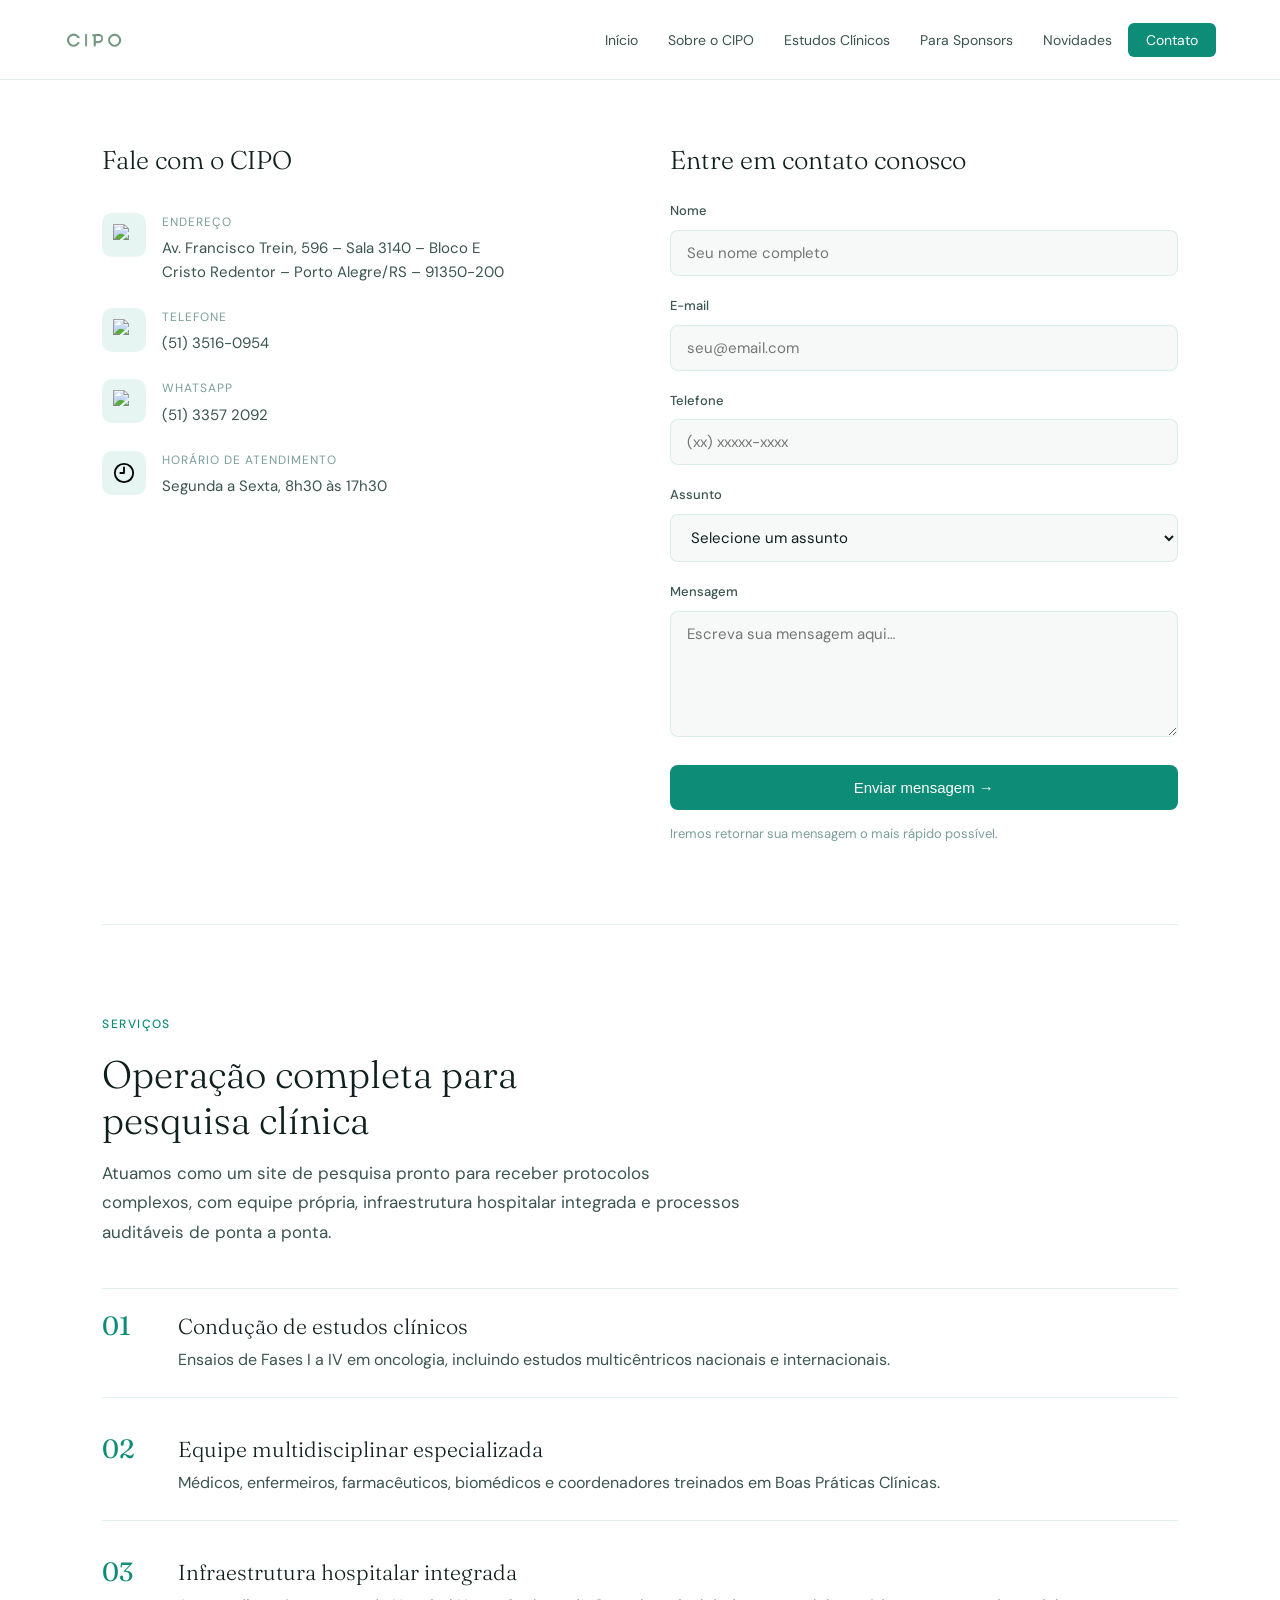
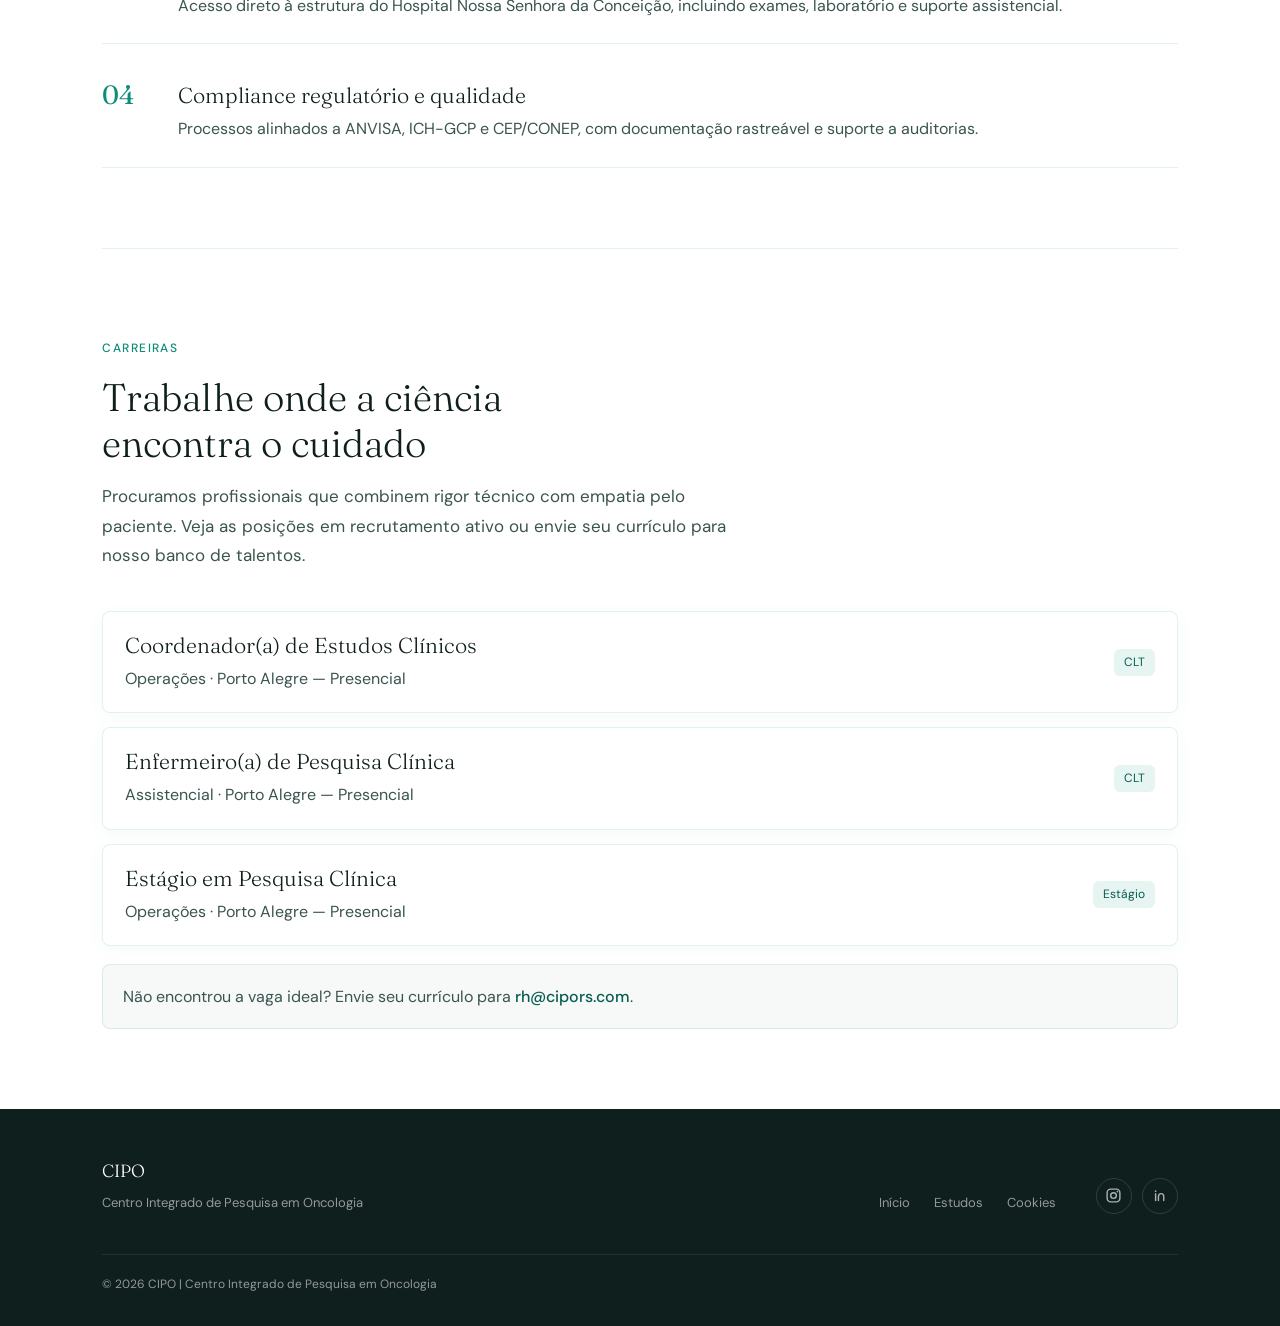
==== commit cf75ae05: "Update site icons and rename recruiter page to Para Sponsors" ====
--- a/pages/contato.html
+++ b/pages/contato.html
@@ -25,7 +25,7 @@
     <li><a href="../index.html">Início</a></li>
     <li><a href="sobre.html">Sobre o CIPO</a></li>
     <li><a href="estudos.html">Estudos Clínicos</a></li>
-    <li><a href="recrutador.html">Potencial Recrutador</a></li>
+    <li><a href="recrutador.html">Para Sponsors</a></li>
     <li><a href="novidades.html">Novidades</a></li>
     <li><a href="contato.html" class="nav-cta active">Contato</a></li>
   </ul>
@@ -40,7 +40,7 @@
       <div class="contact-info-title">Fale com o CIPO</div>
 
       <div class="contact-detail">
-        <div class="contact-detail-icon">📍</div>
+        <div class="contact-detail-icon"><img src="../imagens/map-pin.svg" alt="Endereço" /></div>
         <div>
           <div class="contact-detail-label">Endereço</div>
           <div class="contact-detail-value">
@@ -51,7 +51,7 @@
       </div>
 
       <div class="contact-detail">
-        <div class="contact-detail-icon">📞</div>
+        <div class="contact-detail-icon"><img src="../imagens/phone.svg" alt="Telefone" /></div>
         <div>
           <div class="contact-detail-label">Telefone</div>
           <div class="contact-detail-value">(51) 3516-0954</div>
@@ -59,7 +59,7 @@
       </div>
 
       <a href="https://wa.me/555133572092" target="_blank" class="contact-detail" style="text-decoration: none; color: inherit;">
-        <div class="contact-detail-icon">💬</div>
+        <div class="contact-detail-icon"><img src="../imagens/message-circle-more.svg" alt="WhatsApp" /></div>
         <div>
           <div class="contact-detail-label">WhatsApp</div>
           <div class="contact-detail-value">(51) 3357 2092</div>
@@ -67,7 +67,7 @@
       </a>
 
       <div class="contact-detail">
-        <div class="contact-detail-icon">🕐</div>
+        <div class="contact-detail-icon"><img src="../imagens/clock-9.svg" alt="Horário" /></div>
         <div>
           <div class="contact-detail-label">Horário de Atendimento</div>
           <div class="contact-detail-value">Segunda a Sexta, 8h30 às 17h30</div>
--- a/css/global.css
+++ b/css/global.css
@@ -32,7 +32,7 @@
   box-shadow: 0 2px 24px rgba(13,140,120,0.08); 
   height: 72px; }
 
-..logo {
+.logo {
   display: flex; align-items: center; gap: 14px;
   text-decoration: none;
   max-width: 240px;
@@ -146,6 +146,7 @@
   font-size: 12px; font-weight: 500; letter-spacing: 0.12em;
   text-transform: uppercase; color: var(--teal);
   margin-bottom: 16px; display: block;
+  margin-top: 10px;
 }
 .section-title {
   font-family: 'Fraunces', serif;
@@ -155,6 +156,7 @@
   text-wrap: balance;
   overflow-wrap: break-word;
   hyphens: none;
+  margin-top: 16px;
 }
 .section-body {
   font-size: 17px; color: var(--ink-mid); line-height: 1.75;
@@ -193,7 +195,7 @@
 footer {
   background: var(--ink); color: rgba(255,255,255,0.55);
   padding: 48px 8vw 32px;
-  display: grid; grid-template-columns: 1fr auto;
+  display: grid; grid-template-columns: 1fr auto auto;
   gap: 40px; align-items: end;
 }
 .footer-logo { font-family: 'Fraunces', serif; font-size: 1.1rem; font-weight: 300; color: var(--white); margin-bottom: 8px; }
@@ -201,6 +203,23 @@
 .footer-links { display: flex; gap: 24px; flex-wrap: wrap; }
 .footer-links a { color: rgba(255,255,255,0.55); text-decoration: none; font-size: 13px; transition: color 0.2s; }
 .footer-links a:hover { color: var(--white); }
+.footer-social { display: flex; gap: 10px; align-items: center; }
+.footer-social a {
+  width: 36px; height: 36px;
+  border: 1px solid rgba(255,255,255,0.14);
+  border-radius: 50%;
+  color: rgba(255,255,255,0.65);
+  display: inline-flex; align-items: center; justify-content: center;
+  text-decoration: none;
+  transition: color 0.2s, border-color 0.2s, background 0.2s, transform 0.15s;
+}
+.footer-social a:hover {
+  color: var(--white);
+  border-color: rgba(255,255,255,0.32);
+  background: rgba(255,255,255,0.06);
+  transform: translateY(-1px);
+}
+.footer-social svg { width: 17px; height: 17px; display: block; }
 .footer-copy { grid-column: 1 / -1; border-top: 1px solid rgba(255,255,255,0.08); padding-top: 20px; font-size: 12px; }
 
 /* ── ANIMAÇÕES ── */
@@ -270,6 +289,7 @@
   .nav-overlay { background: rgba(0,0,0,0.3); }
 
   section { padding: 60px 6vw; }
+  footer { grid-template-columns: 1fr; align-items: start; }
 }
 
 @media (max-width: 600px) {
--- a/css/contact.css
+++ b/css/contact.css
@@ -8,7 +8,14 @@
   width: 44px; height: 44px;
   background: var(--teal-pale); border-radius: 10px;
   display: flex; align-items: center; justify-content: center;
-  font-size: 18px; flex-shrink: 0;
+  flex-shrink: 0;
+  color: var(--teal-dark);
+}
+.contact-detail-icon img {
+  width: 22px;
+  height: 22px;
+  display: block;
+  color: var(--teal-dark);
 }
 .contact-detail-label { font-size: 12px; color: var(--ink-soft); text-transform: uppercase; letter-spacing: 0.08em; margin-bottom: 4px; }
 .contact-detail-value { font-size: 15px; color: var(--ink-mid); }
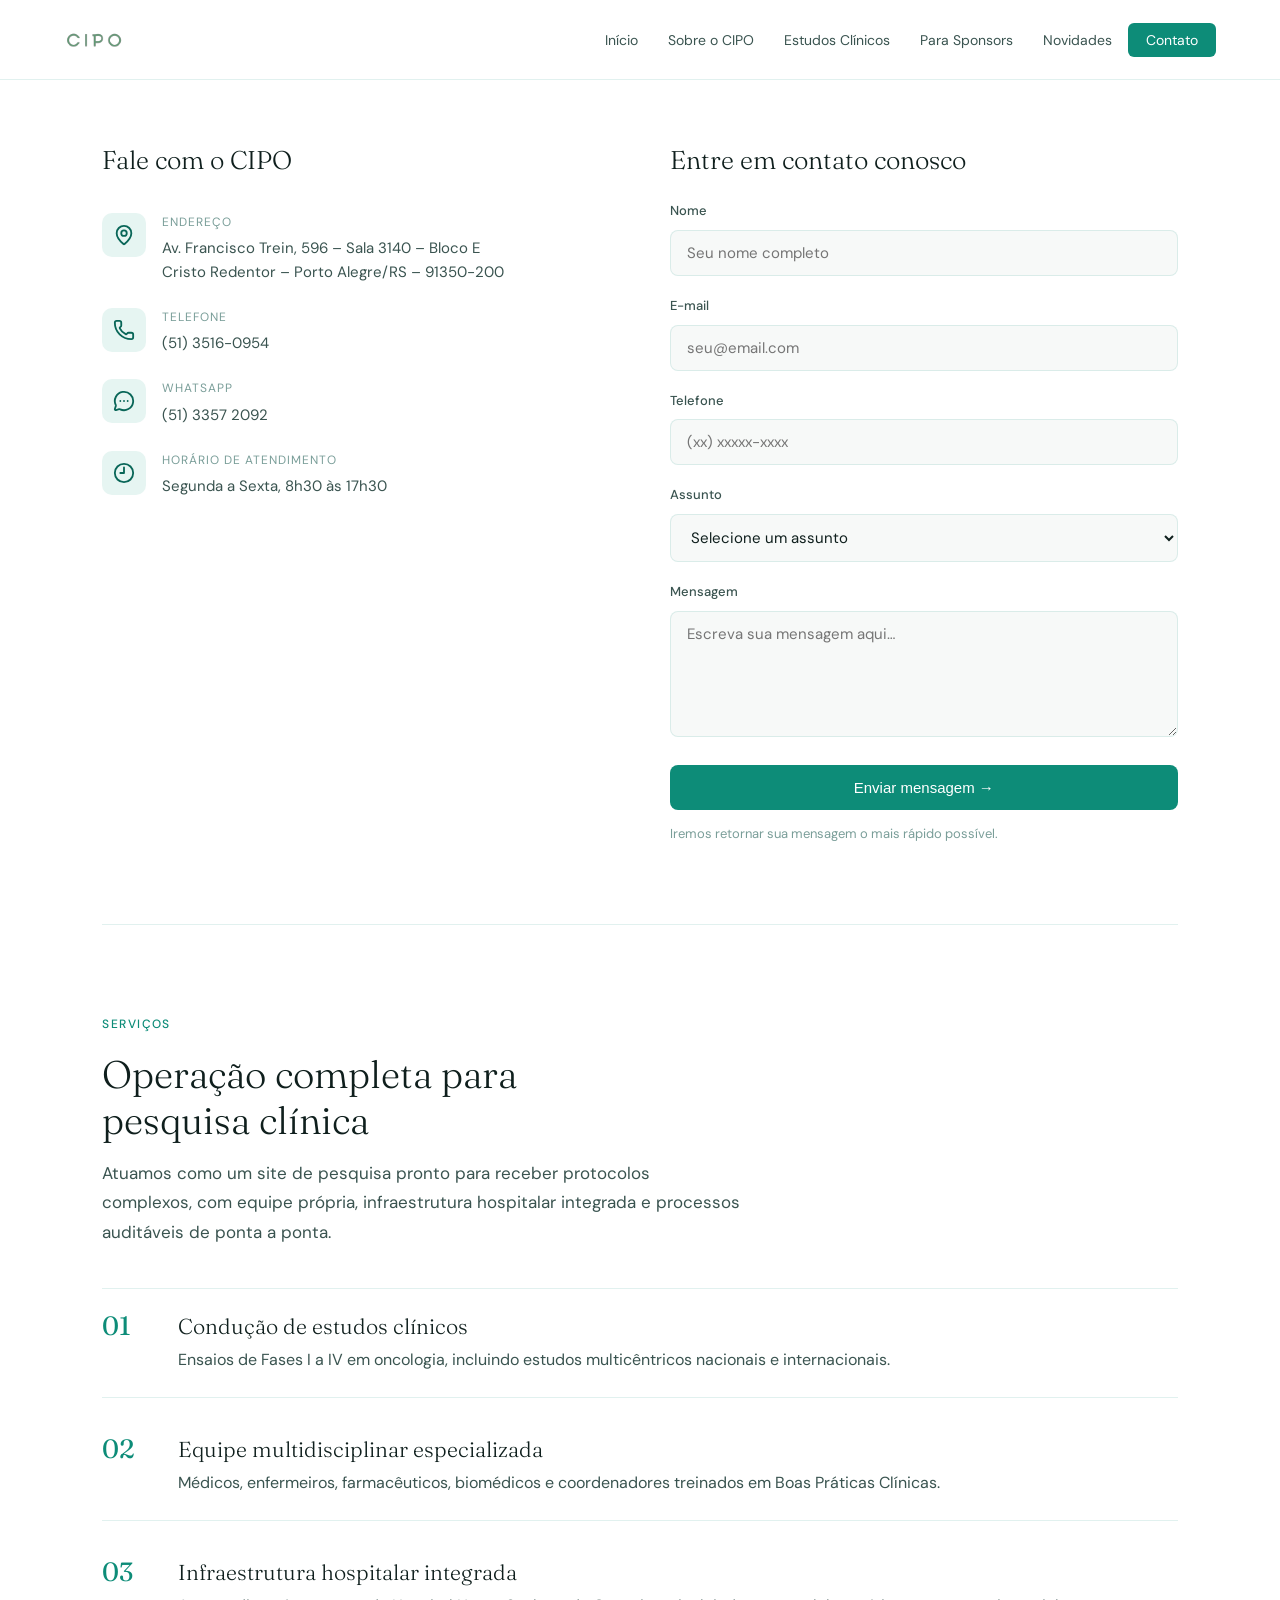
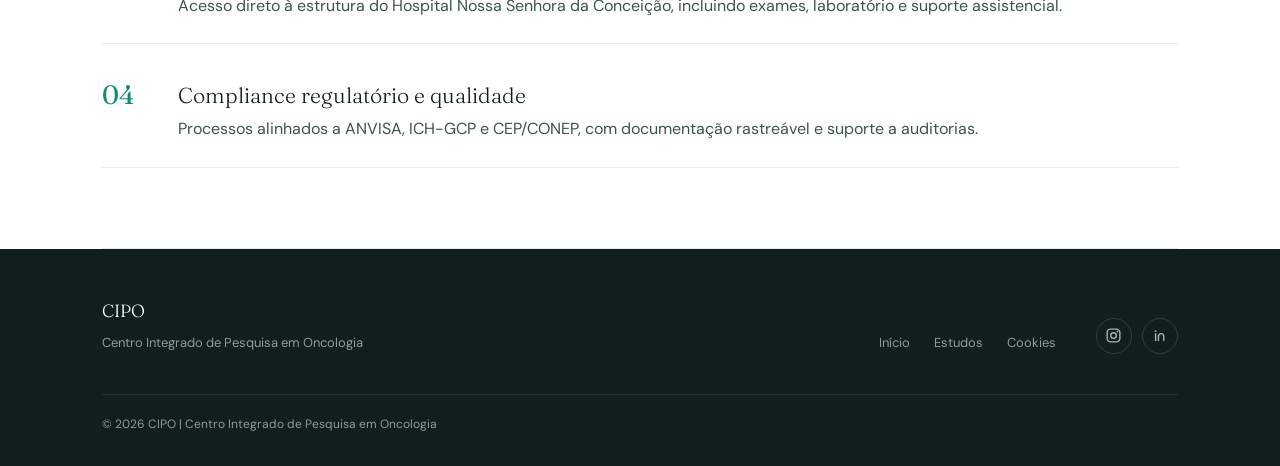
==== commit ceff7d87: "Remover seção 'Carreiras' da página de contato" ====
--- a/pages/contato.html
+++ b/pages/contato.html
@@ -127,7 +127,7 @@
             <option value="" selected disabled>Selecione um assunto</option>
             <option value="Proposta de estudo (Sponsor / CRO)">Proposta de estudo (Sponsor / CRO)</option>
             <option value="Participação em estudo (paciente)">Participação em estudo (paciente)</option>
-            <option value="Carreiras / vagas">Carreiras / vagas</option>
+            
             <option value="Imprensa">Imprensa</option>
             <option value="Outros">Outros</option>
           </select>
@@ -206,47 +206,7 @@
 </section>
 
 <div class="divider"></div>
-
-<!-- ══ CARREIRAS ══ -->
-<section class="careers-section fade-in">
-  <span class="section-tag">Carreiras</span>
-  <h2 class="section-title">Trabalhe onde a ciência<br>encontra o cuidado</h2>
-  <p class="section-body">
-    Procuramos profissionais que combinem rigor técnico com empatia pelo
-    paciente. Veja as posições em recrutamento ativo ou envie seu currículo para
-    nosso banco de talentos.
-  </p>
-
-  <div class="jobs-list">
-    <div class="job-card">
-      <div>
-        <h3>Coordenador(a) de Estudos Clínicos</h3>
-        <p>Operações · Porto Alegre — Presencial</p>
-      </div>
-      <span>CLT</span>
-    </div>
-    <div class="job-card">
-      <div>
-        <h3>Enfermeiro(a) de Pesquisa Clínica</h3>
-        <p>Assistencial · Porto Alegre — Presencial</p>
-      </div>
-      <span>CLT</span>
-    </div>
-    <div class="job-card">
-      <div>
-        <h3>Estágio em Pesquisa Clínica</h3>
-        <p>Operações · Porto Alegre — Presencial</p>
-      </div>
-      <span>Estágio</span>
-    </div>
-  </div>
-
-  <div class="talent-box">
-    Não encontrou a vaga ideal? Envie seu currículo para
-    <a href="mailto:rh@cipors.com">rh@cipors.com</a>.
-  </div>
-</section>
-
+ 
 <footer>
   <div>
     <div class="footer-logo">CIPO</div>
